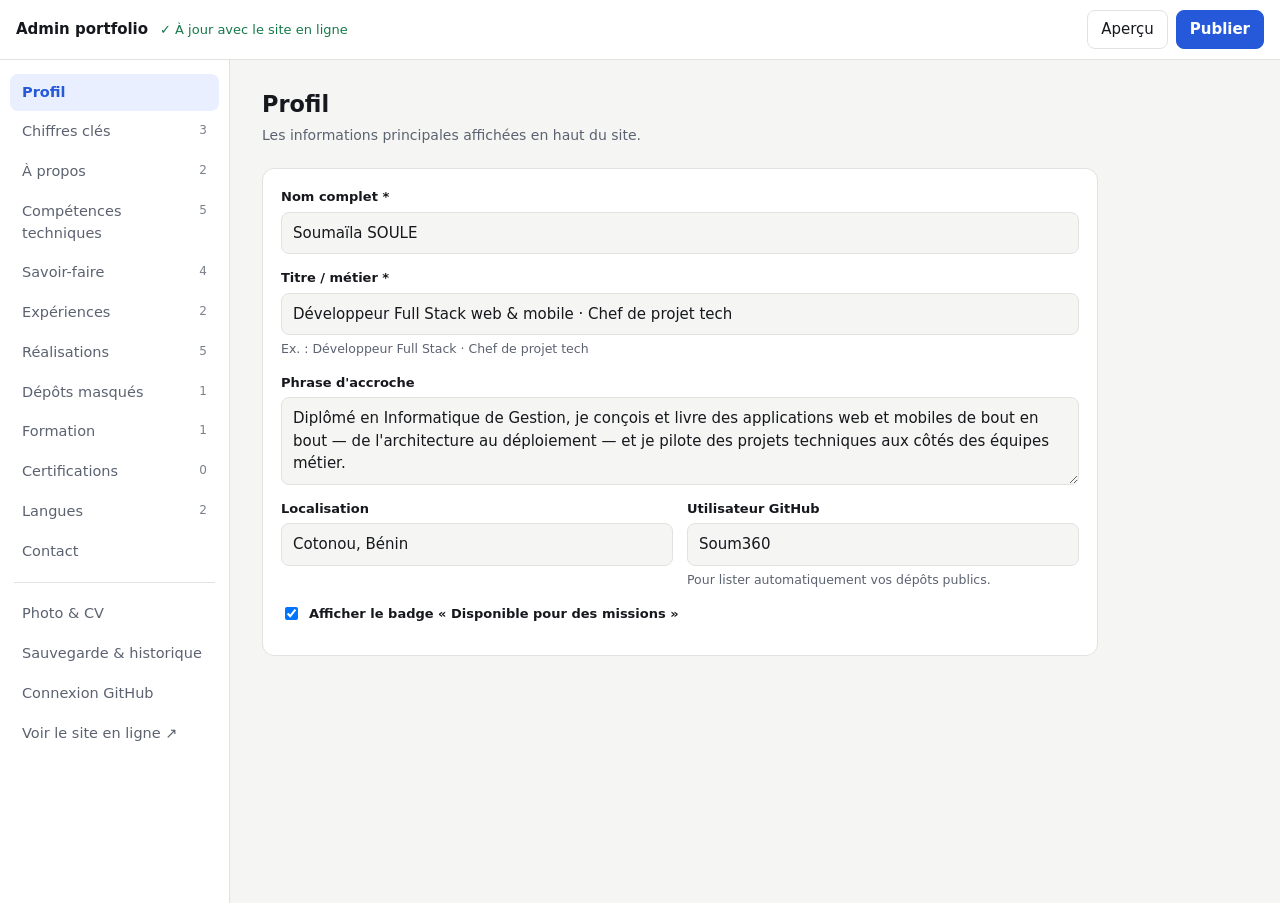
==== admin/index.html @ 72a701ea "Portfolio : site statique + espace admin - Site public sans framework (rapide, CSP stricte) : profil" ====
<!doctype html>
<html lang="fr">
<head>
  <meta charset="utf-8" />
  <meta name="viewport" content="width=device-width, initial-scale=1" />
  <meta http-equiv="Content-Security-Policy" content="default-src 'none'; script-src 'self'; style-src 'self'; img-src 'self' data: blob:; connect-src 'self' https://api.github.com; base-uri 'none'; form-action 'none'" />
  <meta name="referrer" content="no-referrer" />
  <meta name="robots" content="noindex, nofollow" />
  <title>Admin — Portfolio</title>
  <link rel="icon" href="../favicon.svg" type="image/svg+xml" />
  <link rel="stylesheet" href="admin.css" />
  <script src="../theme.js"></script>
</head>
<body>
  <header class="topbar">
    <button class="icon" id="navToggle" aria-label="Sections">☰</button>
    <strong class="brand">Admin portfolio</strong>
    <span class="status" id="status"></span>
    <div class="actions">
      <button id="previewBtn" title="Voir le brouillon dans un nouvel onglet">Aperçu</button>
      <button id="publishBtn" class="primary" title="Enregistrer sur GitHub et mettre le site en ligne">Publier</button>
    </div>
  </header>

  <div class="layout">
    <aside id="sidebar">
      <nav id="sections"></nav>
      <hr />
      <button class="side" data-view="files">Photo &amp; CV</button>
      <button class="side" data-view="backup">Sauvegarde &amp; historique</button>
      <button class="side" data-view="settings">Connexion GitHub</button>
      <a class="side" href="../" target="_blank" rel="noopener">Voir le site en ligne ↗</a>
    </aside>
    <main id="editor" tabindex="-1"></main>
  </div>

  <div id="toast" role="status" aria-live="polite"></div>
  <script src="admin.js" defer></script>
</body>
</html>
---- admin/admin.css ----
:root {
  --bg: #f5f5f3; --surface: #fff; --text: #16181d; --muted: #5b6270; --border: #e2e2de;
  --accent: #2659d9; --accent-soft: #e9efff; --danger: #c92a2a; --danger-soft: #fdecec; --ok: #16794a; --warn: #a15c00;
  --sans: system-ui, -apple-system, "Segoe UI", Roboto, Arial, sans-serif; color-scheme: light;
}
@media (prefers-color-scheme: dark) {
  :root:not([data-theme="light"]) {
    --bg: #0e1014; --surface: #161a20; --text: #e8eaee; --muted: #9aa3b0; --border: #2a2f38;
    --accent: #7aa5ff; --accent-soft: #1a2540; --danger: #ff6b6b; --danger-soft: #3a1a1a; --ok: #4ade80; --warn: #fbbf24; color-scheme: dark;
  }
}
:root[data-theme="dark"] {
  --bg: #0e1014; --surface: #161a20; --text: #e8eaee; --muted: #9aa3b0; --border: #2a2f38;
  --accent: #7aa5ff; --accent-soft: #1a2540; --danger: #ff6b6b; --danger-soft: #3a1a1a; --ok: #4ade80; --warn: #fbbf24; color-scheme: dark;
}
* { box-sizing: border-box; }
[hidden] { display: none !important; }
body { margin: 0; background: var(--bg); color: var(--text); font: 15px/1.5 var(--sans); }
a { color: var(--accent); }
button, input, textarea, select { font: inherit; color: inherit; }
button { cursor: pointer; border: 1px solid var(--border); background: var(--surface); border-radius: 8px; padding: 7px 13px; }
button:hover { border-color: var(--accent); }
button.primary { background: var(--accent); border-color: var(--accent); color: #fff; font-weight: 600; }
button.danger { color: var(--danger); }
button.danger:hover { border-color: var(--danger); background: var(--danger-soft); }
button:disabled { opacity: .5; cursor: default; }
:focus-visible { outline: 2px solid var(--accent); outline-offset: 2px; }

.topbar { position: sticky; top: 0; z-index: 5; display: flex; align-items: center; gap: 12px; padding: 10px 16px; background: var(--surface); border-bottom: 1px solid var(--border); }
.brand { white-space: nowrap; }
.status { font-size: 13px; color: var(--muted); overflow: hidden; text-overflow: ellipsis; white-space: nowrap; }
.status.dirty { color: var(--warn); font-weight: 600; }
.status.ok { color: var(--ok); }
.actions { margin-left: auto; display: flex; gap: 8px; }
.icon { display: none; padding: 6px 10px; }

.layout { display: grid; grid-template-columns: 230px minmax(0, 1fr); min-height: calc(100vh - 57px); }
aside { border-right: 1px solid var(--border); padding: 14px 10px; background: var(--surface); display: flex; flex-direction: column; gap: 2px; }
aside nav { display: flex; flex-direction: column; gap: 2px; }
.side { display: flex; justify-content: space-between; text-align: left; border: 0; background: none; padding: 8px 12px; border-radius: 8px; color: var(--muted); text-decoration: none; font-size: 14.5px; }
.side:hover { background: var(--accent-soft); color: var(--text); }
.side.active { background: var(--accent-soft); color: var(--accent); font-weight: 600; }
.side .count { font-size: 12px; opacity: .8; }
aside hr { border: 0; border-top: 1px solid var(--border); margin: 10px 4px; width: auto; }

main { padding: 28px 32px 80px; max-width: 900px; width: 100%; min-width: 0; }
main h1 { font-size: 1.4rem; margin: 0 0 4px; }
.help { color: var(--muted); margin: 0 0 22px; font-size: 14px; }

.field { display: flex; flex-direction: column; gap: 5px; margin-bottom: 14px; }
.field > span { font-size: 13px; font-weight: 600; }
.field small { color: var(--muted); font-size: 12.5px; }
.field.check { flex-direction: row; align-items: center; gap: 8px; }
input[type=text], input[type=url], input[type=email], input[type=tel], input[type=password], textarea {
  width: 100%; padding: 9px 11px; border: 1px solid var(--border); border-radius: 8px; background: var(--bg);
}
input:focus, textarea:focus { border-color: var(--accent); outline: none; }
textarea { resize: vertical; min-height: 70px; }
.invalid { border-color: var(--danger) !important; }
.row2 { display: grid; grid-template-columns: 1fr 1fr; gap: 0 14px; }

.item { background: var(--surface); border: 1px solid var(--border); border-radius: 12px; margin-bottom: 10px; }
.item > summary { min-width: 0; list-style: none; display: flex; align-items: center; gap: 10px; padding: 12px 14px; cursor: pointer; }
.item > summary::-webkit-details-marker { display: none; }
.item > summary::before { content: "▸"; color: var(--muted); transition: transform .15s; }
.item[open] > summary::before { transform: rotate(90deg); }
.item .title { flex: 1; min-width: 0; font-weight: 600; overflow: hidden; text-overflow: ellipsis; white-space: nowrap; }
.item .title em { font-weight: 400; color: var(--muted); }
.tools { display: flex; gap: 4px; }
.tools button { padding: 3px 8px; font-size: 13px; }
.item .body { padding: 4px 16px 6px; border-top: 1px solid var(--border); padding-top: 14px; }
.add { width: 100%; padding: 12px; border-style: dashed; color: var(--accent); font-weight: 600; margin-top: 4px; }
.card { background: var(--surface); border: 1px solid var(--border); border-radius: 12px; padding: 18px; margin-bottom: 16px; }
.card h2 { font-size: 1.05rem; margin: 0 0 10px; }
.btnrow { display: flex; flex-wrap: wrap; gap: 8px; }
.preview-img { width: 96px; height: 96px; border-radius: 16px; object-fit: cover; border: 1px solid var(--border); display: block; margin-bottom: 10px; }
.errors { background: var(--danger-soft); color: var(--danger); border-radius: 10px; padding: 12px 16px; margin-bottom: 18px; }
.errors ul { margin: 6px 0 0; padding-left: 18px; }
.steps { padding-left: 20px; color: var(--muted); }
.steps li { margin-bottom: 6px; }
code { background: var(--accent-soft); padding: 1px 5px; border-radius: 4px; font-size: 13px; }

#toast { position: fixed; bottom: 20px; left: 50%; transform: translateX(-50%) translateY(120px); background: var(--text); color: var(--bg); padding: 10px 18px; border-radius: 10px; transition: transform .2s; max-width: 90vw; z-index: 50; }
#toast.show { transform: translateX(-50%) translateY(0); }
#toast.error { background: var(--danger); color: #fff; }

@media (max-width: 760px) {
  .icon { display: block; }
  .layout { grid-template-columns: minmax(0, 1fr); }
  .brand { font-size: 14px; }
  .topbar { gap: 8px; padding: 10px 12px; }
  .actions button { padding: 7px 10px; }
  aside { display: none; position: fixed; top: 57px; left: 0; bottom: 0; width: 260px; z-index: 4; overflow: auto; box-shadow: 0 0 40px rgba(0,0,0,.25); }
  aside.open { display: flex; }
  main { padding: 20px 16px 80px; }
  .row2 { grid-template-columns: 1fr; }
  .status { display: none; }
  .tools .opt { display: none; }
}
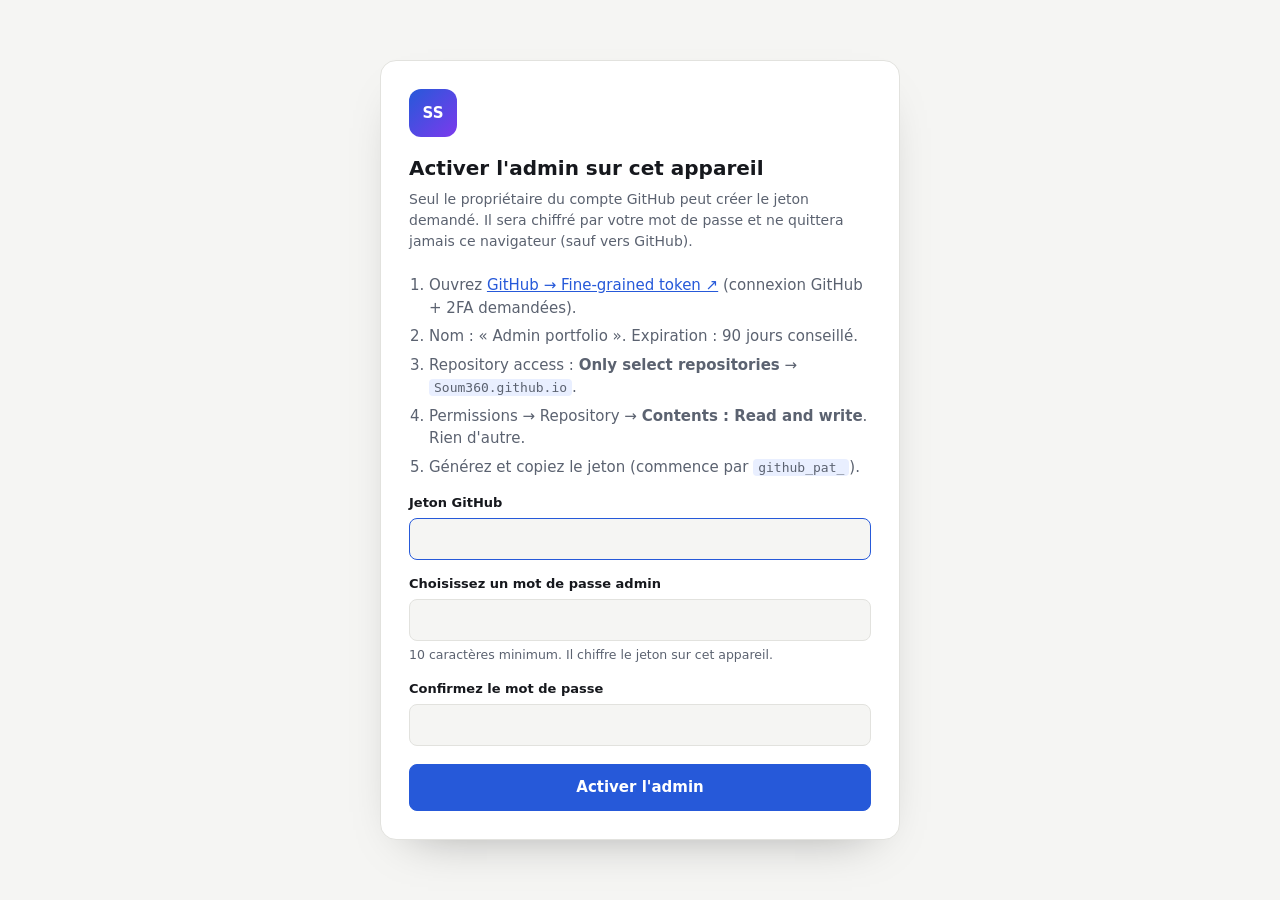
==== commit c5d3b5d1: "Admin : écran de connexion et jeton chiffré par mot de passe - Plus rien n'est affiché avant déverro" ====
--- a/admin/index.html
+++ b/admin/index.html
@@ -12,23 +12,25 @@
   <script src="../theme.js"></script>
 </head>
 <body>
-  <header class="topbar">
+  <div id="gate" class="gate"></div>
+  <header class="topbar" hidden>
     <button class="icon" id="navToggle" aria-label="Sections">☰</button>
     <strong class="brand">Admin portfolio</strong>
     <span class="status" id="status"></span>
     <div class="actions">
+      <button id="lockBtn" title="Verrouiller l'admin">Verrouiller</button>
       <button id="previewBtn" title="Voir le brouillon dans un nouvel onglet">Aperçu</button>
       <button id="publishBtn" class="primary" title="Enregistrer sur GitHub et mettre le site en ligne">Publier</button>
     </div>
   </header>
 
-  <div class="layout">
+  <div class="layout" hidden>
     <aside id="sidebar">
       <nav id="sections"></nav>
       <hr />
       <button class="side" data-view="files">Photo &amp; CV</button>
       <button class="side" data-view="backup">Sauvegarde &amp; historique</button>
-      <button class="side" data-view="settings">Connexion GitHub</button>
+      <button class="side" data-view="settings">Sécurité &amp; connexion</button>
       <a class="side" href="../" target="_blank" rel="noopener">Voir le site en ligne ↗</a>
     </aside>
     <main id="editor" tabindex="-1"></main>
--- a/admin/admin.css
+++ b/admin/admin.css
@@ -97,3 +97,15 @@
   .status { display: none; }
   .tools .opt { display: none; }
 }
+
+/* ── Écran de connexion ── */
+.gate { min-height: 100vh; display: grid; place-items: center; padding: 24px 16px; }
+.gate-box { width: 100%; max-width: 380px; background: var(--surface); border: 1px solid var(--border); border-radius: 16px; padding: 28px; box-shadow: 0 20px 50px -30px rgba(0,0,0,.4); }
+.gate-box.wide { max-width: 520px; }
+.gate-box h1 { font-size: 1.25rem; margin: 0 0 6px; }
+.gate-box .primary { width: 100%; padding: 11px; margin-top: 4px; }
+.gate-logo { width: 48px; height: 48px; border-radius: 12px; display: grid; place-items: center; background: linear-gradient(135deg, var(--accent), #7c3aed); color: #fff; font-weight: 700; margin-bottom: 16px; }
+.gate-err { color: var(--danger); font-size: 14px; margin: 0 0 10px; min-height: 0; }
+.gate-err:empty { display: none; }
+.linkish { border: 0; background: none; color: var(--muted); font-size: 13px; padding: 10px 0 0; width: 100%; text-align: center; }
+.linkish:hover { color: var(--accent); }
